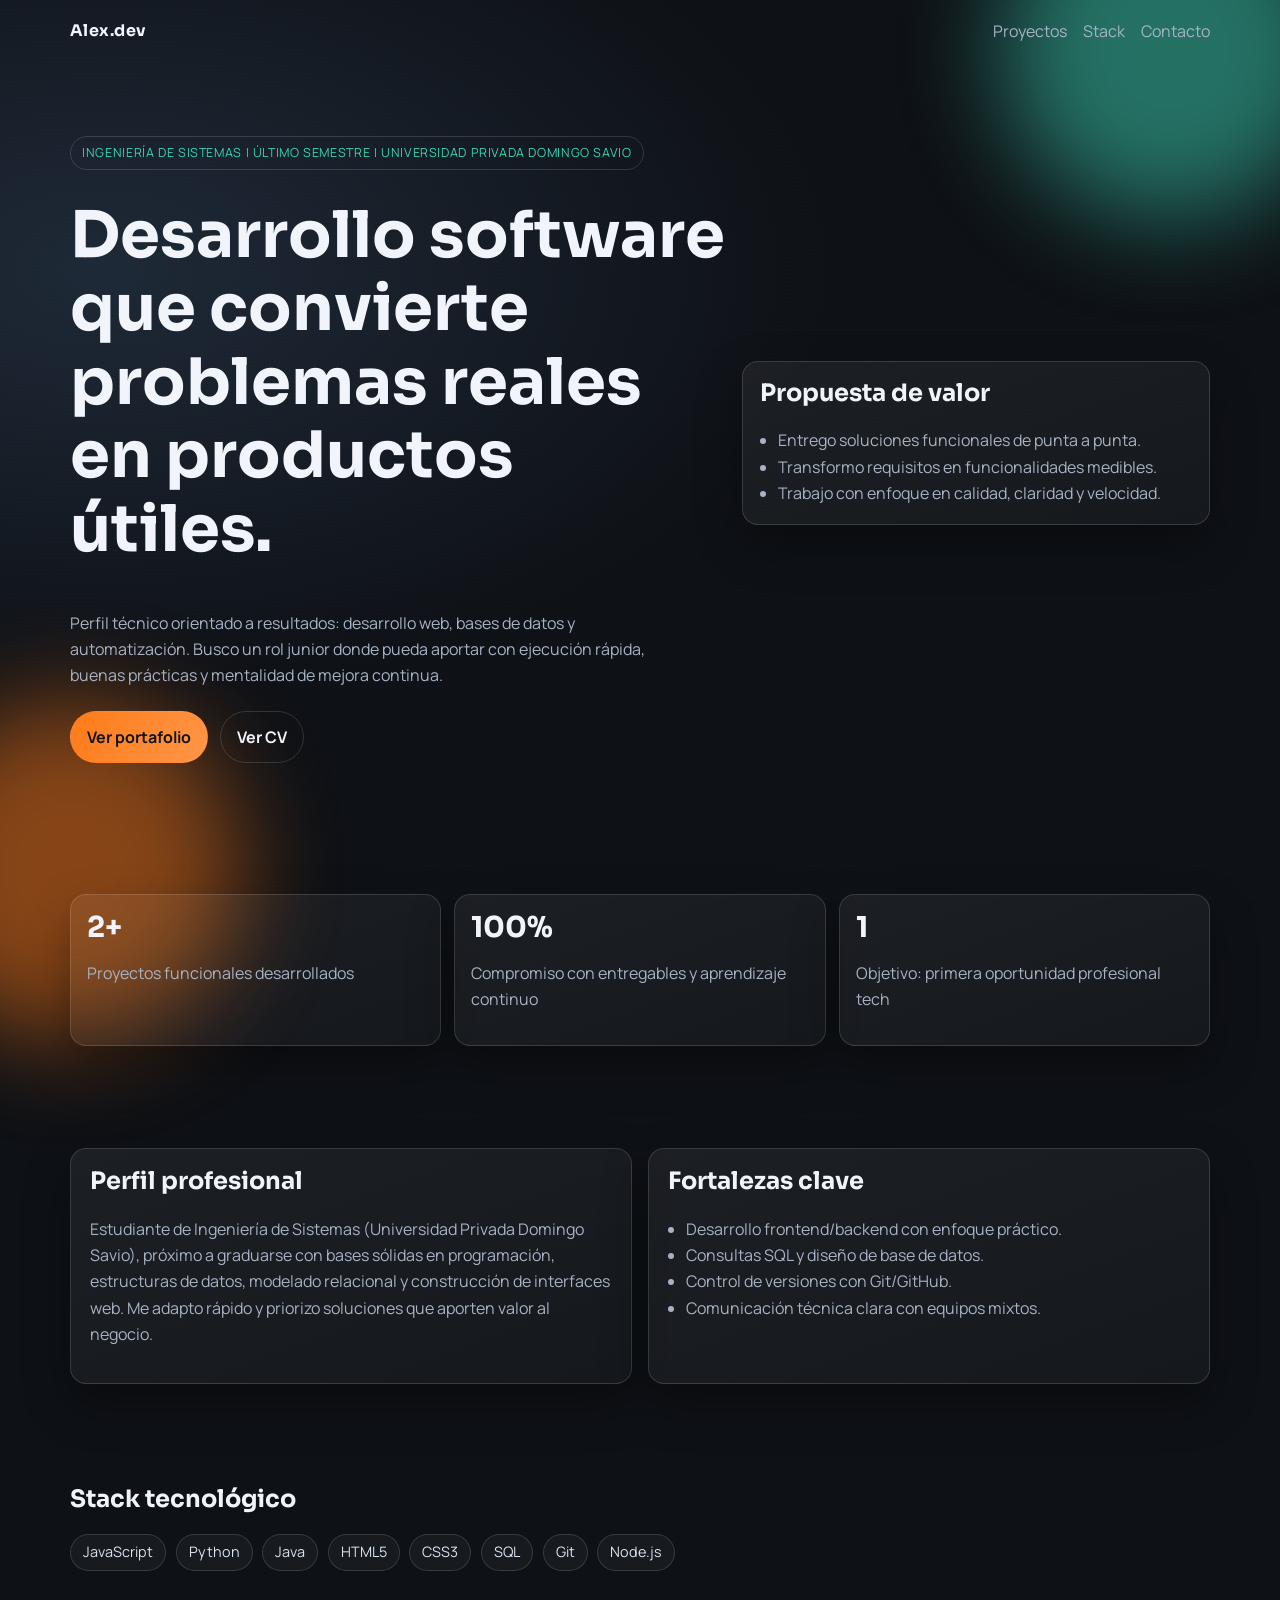
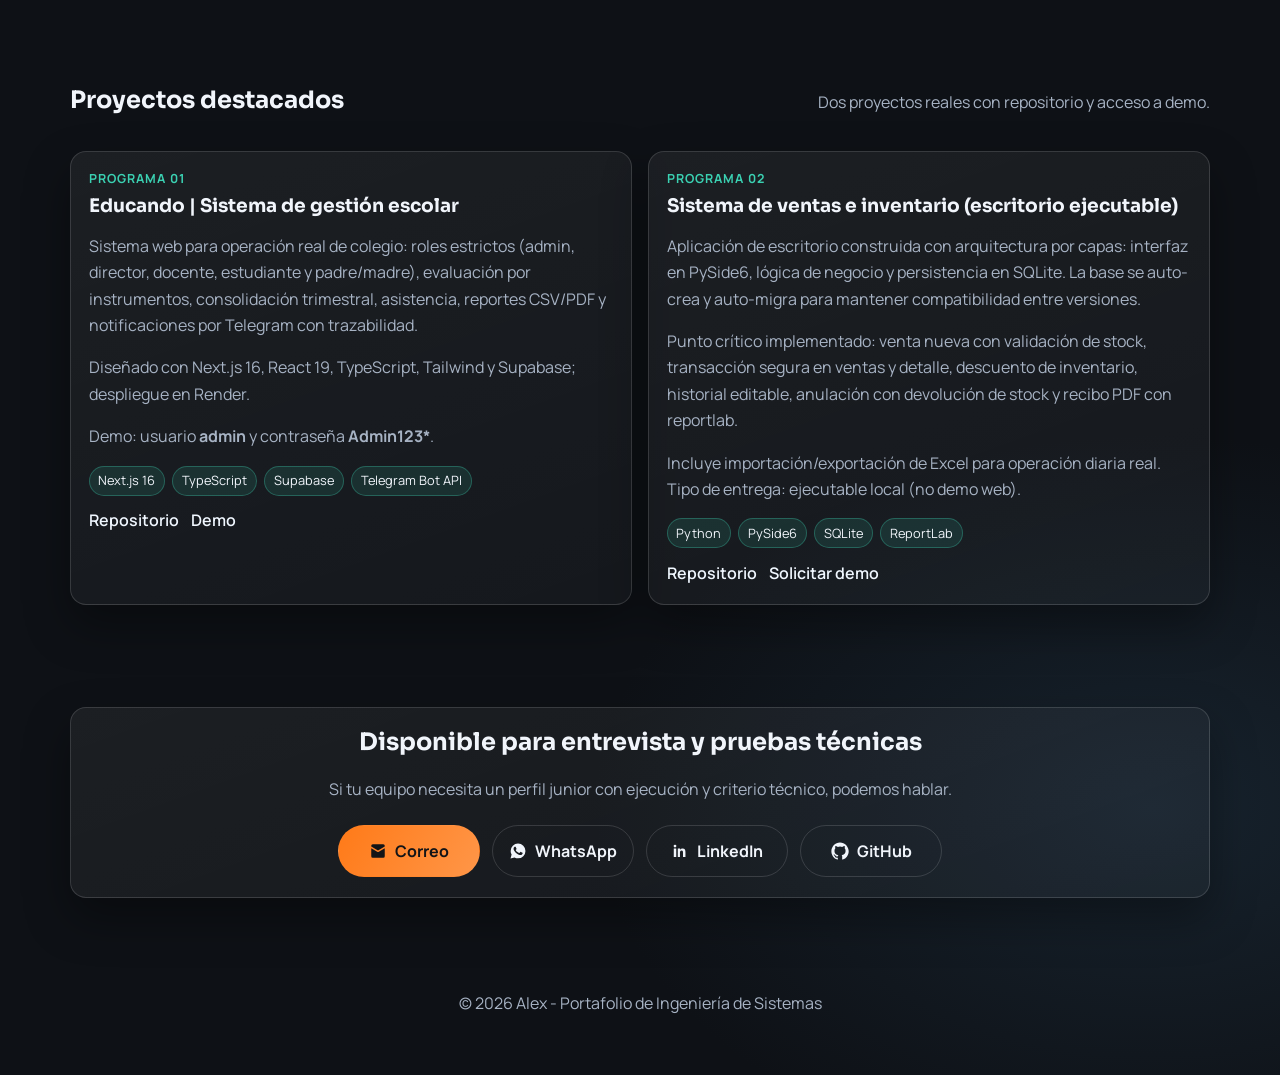
==== index.html @ 4996693d "portfolio" ====
﻿<!doctype html>
<html lang="es">
<head>
  <meta charset="UTF-8" />
  <meta name="viewport" content="width=device-width, initial-scale=1.0" />
  <meta name="description" content="Portafolio profesional de estudiante de Ingeniería de Sistemas en último semestre" />
  <title>Alex | Portafolio de Ingeniería de Sistemas</title>
  <link rel="preconnect" href="https://fonts.googleapis.com">
  <link rel="preconnect" href="https://fonts.gstatic.com" crossorigin>
  <link href="https://fonts.googleapis.com/css2?family=Sora:wght@400;600;700;800&family=Manrope:wght@400;600&display=swap" rel="stylesheet">
  <link rel="stylesheet" href="styles.css" />
</head>
<body>
  <div class="noise"></div>
  <div class="orb orb--a"></div>
  <div class="orb orb--b"></div>

  <header class="hero reveal" id="inicio">
    <nav class="nav container">
      <a href="#inicio" class="brand">Alex.dev</a>
      <div class="nav__links">
        <a href="#proyectos">Proyectos</a>
        <a href="#stack">Stack</a>
        <a href="#contacto">Contacto</a>
      </div>
    </nav>

    <div class="container hero__layout">
      <div>
        <p class="tag">Ingeniería de Sistemas | Último semestre | Universidad Privada Domingo Savio</p>
        <h1>Desarrollo software que convierte problemas reales en productos útiles.</h1>
        <p class="lead">
          Perfil técnico orientado a resultados: desarrollo web, bases de datos y automatización.
          Busco un rol junior donde pueda aportar con ejecución rápida, buenas prácticas y mentalidad de mejora continua.
        </p>
        <div class="hero__actions">
          <a class="btn" href="#proyectos">Ver portafolio</a>
          <a class="btn btn--ghost" href="cv.html" target="_blank" rel="noopener">Ver CV</a>
        </div>
      </div>

      <aside class="highlight-card">
        <h2>Propuesta de valor</h2>
        <ul>
          <li>Entrego soluciones funcionales de punta a punta.</li>
          <li>Transformo requisitos en funcionalidades medibles.</li>
          <li>Trabajo con enfoque en calidad, claridad y velocidad.</li>
        </ul>
      </aside>
    </div>
  </header>

  <main>
    <section class="section reveal" id="metricas">
      <div class="container stats">
        <article>
          <h3>2+</h3>
          <p>Proyectos funcionales desarrollados</p>
        </article>
        <article>
          <h3>100%</h3>
          <p>Compromiso con entregables y aprendizaje continuo</p>
        </article>
        <article>
          <h3>1</h3>
          <p>Objetivo: primera oportunidad profesional tech</p>
        </article>
      </div>
    </section>

    <section class="section reveal" id="sobre-mi">
      <div class="container split">
        <article class="panel">
          <h2>Perfil profesional</h2>
          <p>
            Estudiante de Ingeniería de Sistemas (Universidad Privada Domingo Savio), próximo a graduarse con bases sólidas en programación, estructuras de datos,
            modelado relacional y construcción de interfaces web. Me adapto rápido y priorizo soluciones que aporten valor al negocio.
          </p>
        </article>
        <article class="panel">
          <h2>Fortalezas clave</h2>
          <ul>
            <li>Desarrollo frontend/backend con enfoque práctico.</li>
            <li>Consultas SQL y diseño de base de datos.</li>
            <li>Control de versiones con Git/GitHub.</li>
            <li>Comunicación técnica clara con equipos mixtos.</li>
          </ul>
        </article>
      </div>
    </section>

    <section class="section reveal" id="stack">
      <div class="container">
        <h2>Stack tecnológico</h2>
        <div class="chips">
          <span>JavaScript</span>
          <span>Python</span>
          <span>Java</span>
          <span>HTML5</span>
          <span>CSS3</span>
          <span>SQL</span>
          <span>Git</span>
          <span>Node.js</span>
        </div>
      </div>
    </section>

    <section class="section reveal" id="proyectos">
      <div class="container">
        <div class="section-head">
          <h2>Proyectos destacados</h2>
          <p>Dos proyectos reales con repositorio y acceso a demo.</p>
        </div>

        <div class="projects">
          <article class="project-card">
            <p class="project-card__label">Programa 01</p>
            <h3>Educando | Sistema de gestión escolar</h3>
            <p>
              Sistema web para operación real de colegio: roles estrictos (admin, director, docente, estudiante y padre/madre),
              evaluación por instrumentos, consolidación trimestral, asistencia, reportes CSV/PDF y notificaciones por Telegram con trazabilidad.
            </p>
            <p>
              Diseñado con Next.js 16, React 19, TypeScript, Tailwind y Supabase; despliegue en Render.
            </p>
            <p>
              Demo: usuario <strong>admin</strong> y contraseña <strong>Admin123*</strong>.
            </p>
            <div class="project-card__tags">
              <span>Next.js 16</span>
              <span>TypeScript</span>
              <span>Supabase</span>
              <span>Telegram Bot API</span>
            </div>
            <div class="project-card__actions">
              <a href="https://github.com/pitercito89/Educando.1" target="_blank" rel="noopener">Repositorio</a>
              <a href="https://educando-1.vercel.app/" target="_blank" rel="noopener">Demo</a>
            </div>
          </article>

          <article class="project-card">
            <p class="project-card__label">Programa 02</p>
            <h3>Sistema de ventas e inventario (escritorio ejecutable)</h3>
            <p>
              Aplicación de escritorio construida con arquitectura por capas: interfaz en PySide6,
              lógica de negocio y persistencia en SQLite. La base se auto-crea y auto-migra para mantener compatibilidad entre versiones.
            </p>
            <p>
              Punto crítico implementado: venta nueva con validación de stock, transacción segura en ventas y detalle,
              descuento de inventario, historial editable, anulación con devolución de stock y recibo PDF con reportlab.
            </p>
            <p>
              Incluye importación/exportación de Excel para operación diaria real. Tipo de entrega: ejecutable local (no demo web).
            </p>
            <div class="project-card__tags">
              <span>Python</span>
              <span>PySide6</span>
              <span>SQLite</span>
              <span>ReportLab</span>
            </div>
            <div class="project-card__actions">
              <a href="https://github.com/pitercito89/Sitema_GuPa" target="_blank" rel="noopener">Repositorio</a>
              <a href="mailto:alex.azv1989@gmail.com">Solicitar demo</a>
            </div>
          </article>
        </div>
      </div>
    </section>

    <section class="section reveal" id="contacto">
      <div class="container contact-box">
        <h2>Disponible para entrevista y pruebas técnicas</h2>
        <p>
          Si tu equipo necesita un perfil junior con ejecución y criterio técnico, podemos hablar.
        </p>
        <div class="hero__actions contact-links">
          <a class="btn contact-link" href="mailto:alex.azv1989@gmail.com" aria-label="Enviar correo a Alex">
            <span class="contact-link__icon" aria-hidden="true">
              <svg viewBox="0 0 24 24">
                <path d="M3 5a2 2 0 0 1 2-2h14a2 2 0 0 1 2 2v.9l-9 5.4-9-5.4V5Zm0 3.2V19a2 2 0 0 0 2 2h14a2 2 0 0 0 2-2V8.2l-8.49 5.1a1 1 0 0 1-1.02 0L3 8.2Z"></path>
              </svg>
            </span>
            <span>Correo</span>
          </a>
          <a class="btn btn--ghost contact-link" href="https://wa.me/59163461474" target="_blank" rel="noopener" aria-label="Contactar por WhatsApp">
            <span class="contact-link__icon" aria-hidden="true">
              <svg viewBox="0 0 24 24">
                <path d="M12.04 2.01A9.86 9.86 0 0 0 2.2 11.86c0 1.74.45 3.45 1.3 4.95L2 22l5.34-1.4a9.85 9.85 0 0 0 4.7 1.2h.01a9.86 9.86 0 0 0 0-19.79Zm5.74 13.95c-.24.67-1.39 1.27-1.92 1.35-.5.07-1.14.1-1.84-.13-.43-.14-.98-.33-1.69-.64-2.97-1.28-4.9-4.28-5.05-4.48-.15-.2-1.2-1.6-1.2-3.05 0-1.45.76-2.16 1.02-2.46.27-.3.58-.37.78-.37h.56c.17 0 .4-.07.62.46.24.58.82 2.02.89 2.17.07.15.12.33.02.53-.1.2-.15.33-.3.5-.15.17-.31.37-.44.5-.15.15-.31.31-.13.61.18.3.8 1.32 1.72 2.14 1.18 1.04 2.17 1.36 2.48 1.51.31.15.48.13.65-.08.18-.2.74-.86.94-1.16.2-.3.4-.25.67-.15.27.1 1.71.8 2 0.94.3.15.5.22.57.35.07.13.07.76-.17 1.42Z"></path>
              </svg>
            </span>
            <span>WhatsApp</span>
          </a>
          <a class="btn btn--ghost contact-link" href="https://linkedin.com/in/alexander-zabala-vargas-859037278" target="_blank" rel="noopener" aria-label="Abrir perfil de LinkedIn">
            <span class="contact-link__icon" aria-hidden="true">
              <svg viewBox="0 0 24 24">
                <path d="M5.34 3.5a1.84 1.84 0 1 0 0 3.68 1.84 1.84 0 0 0 0-3.68ZM3.7 8.8h3.28V20H3.7V8.8Zm5.36 0h3.14v1.53h.05c.44-.82 1.51-1.69 3.1-1.69 3.31 0 3.92 2.18 3.92 5.01V20h-3.27v-5.62c0-1.34-.03-3.07-1.87-3.07-1.88 0-2.17 1.47-2.17 2.98V20H9.06V8.8Z"></path>
              </svg>
            </span>
            <span>LinkedIn</span>
          </a>
          <a class="btn btn--ghost contact-link" href="https://github.com/pitercito89/" target="_blank" rel="noopener" aria-label="Abrir perfil de GitHub">
            <span class="contact-link__icon" aria-hidden="true">
              <svg viewBox="0 0 24 24">
                <path d="M12 .5C5.65.5.5 5.77.5 12.27c0 5.2 3.3 9.62 7.88 11.18.58.11.79-.26.79-.57 0-.28-.01-1.03-.01-2.03-3.21.72-3.89-1.58-3.89-1.58-.52-1.37-1.28-1.73-1.28-1.73-1.04-.73.08-.71.08-.71 1.15.08 1.76 1.22 1.76 1.22 1.02 1.81 2.68 1.29 3.33.99.1-.76.4-1.29.73-1.59-2.56-.3-5.25-1.31-5.25-5.83 0-1.29.45-2.34 1.19-3.17-.12-.3-.52-1.5.11-3.13 0 0 .97-.32 3.19 1.21a10.8 10.8 0 0 1 5.8 0c2.21-1.53 3.18-1.2 3.18-1.2.64 1.62.24 2.82.12 3.12.74.83 1.19 1.89 1.19 3.17 0 4.53-2.7 5.52-5.28 5.82.41.36.79 1.08.79 2.18 0 1.57-.01 2.83-.01 3.22 0 .31.2.69.8.57 4.58-1.56 7.87-5.98 7.87-11.18C23.5 5.77 18.35.5 12 .5Z"></path>
              </svg>
            </span>
            <span>GitHub</span>
          </a>
        </div>
      </div>
    </section>
  </main>

  <footer class="footer">
    <p>© <span id="year"></span> Alex - Portafolio de Ingeniería de Sistemas</p>
  </footer>

  <script src="script.js"></script>
</body>
</html>
---- styles.css ----
﻿:root {
  --bg: #0e1116;
  --surface: #151b22;
  --surface-2: #1c242e;
  --text: #f1f5fb;
  --muted: #a7b3c4;
  --accent: #ff7a18;
  --accent-2: #3bd1b2;
  --line: rgba(255, 255, 255, 0.14);
  --shadow: 0 20px 45px rgba(0, 0, 0, 0.35);
}

* {
  box-sizing: border-box;
}

html {
  scroll-behavior: smooth;
}

body {
  margin: 0;
  color: var(--text);
  font-family: "Manrope", sans-serif;
  background: radial-gradient(1200px 700px at 8% 10%, #1e2937 0%, transparent 60%),
              radial-gradient(900px 600px at 90% 90%, #17232e 0%, transparent 62%),
              var(--bg);
  line-height: 1.65;
  overflow-x: hidden;
}

h1,
h2,
h3 {
  margin-top: 0;
  line-height: 1.15;
  font-family: "Sora", sans-serif;
}

p {
  color: var(--muted);
}

a {
  color: inherit;
}

.container {
  width: min(1140px, calc(100% - 2rem));
  margin-inline: auto;
}

.noise {
  position: fixed;
  inset: 0;
  pointer-events: none;
  background-image: radial-gradient(rgba(255, 255, 255, 0.045) 1px, transparent 0);
  background-size: 4px 4px;
  opacity: 0.24;
  z-index: -2;
}

.orb {
  position: fixed;
  width: 340px;
  height: 340px;
  border-radius: 999px;
  filter: blur(50px);
  z-index: -1;
  opacity: 0.5;
}

.orb--a {
  background: #3bd1b2;
  top: -120px;
  right: -60px;
}

.orb--b {
  background: #ff7a18;
  bottom: -140px;
  left: -100px;
}

.hero {
  padding-bottom: 2rem;
}

.nav {
  display: flex;
  justify-content: space-between;
  align-items: center;
  padding-top: 1.1rem;
}

.brand {
  font-family: "Sora", sans-serif;
  font-weight: 700;
  text-decoration: none;
  letter-spacing: 0.03em;
}

.nav__links {
  display: flex;
  gap: 1rem;
}

.nav__links a {
  text-decoration: none;
  color: var(--muted);
}

.nav__links a:hover {
  color: var(--text);
}

.hero__layout {
  padding: 5rem 0 3rem;
  display: grid;
  grid-template-columns: 1.4fr 1fr;
  gap: 1rem;
  align-items: center;
}

.tag {
  display: inline-flex;
  padding: 0.35rem 0.7rem;
  border: 1px solid var(--line);
  border-radius: 999px;
  font-size: 0.78rem;
  letter-spacing: 0.05em;
  text-transform: uppercase;
  color: var(--accent-2);
}

h1 {
  margin-top: 1rem;
  font-size: clamp(2.1rem, 5vw, 4rem);
  max-width: 16ch;
}

.lead {
  max-width: 62ch;
}

.hero__actions {
  display: flex;
  gap: 0.75rem;
  flex-wrap: wrap;
  margin-top: 1.4rem;
}

.btn {
  display: inline-flex;
  align-items: center;
  justify-content: center;
  border: 1px solid transparent;
  padding: 0.72rem 1rem;
  border-radius: 999px;
  text-decoration: none;
  font-weight: 700;
  background: linear-gradient(120deg, #ff7a18 0%, #ff9648 100%);
  color: #121417;
  transition: transform 200ms ease, box-shadow 200ms ease;
}

.btn:hover {
  transform: translateY(-2px);
  box-shadow: 0 12px 26px rgba(255, 122, 24, 0.35);
}

.btn--ghost {
  background: transparent;
  border-color: var(--line);
  color: var(--text);
}

.btn--ghost:hover {
  box-shadow: none;
  background: rgba(255, 255, 255, 0.05);
}

.highlight-card,
.panel,
.project-card,
.contact-box,
.stats article {
  background: linear-gradient(160deg, rgba(255, 255, 255, 0.06) 0%, rgba(255, 255, 255, 0.03) 100%);
  border: 1px solid var(--line);
  border-radius: 16px;
  box-shadow: var(--shadow);
}

.highlight-card {
  padding: 1.1rem;
}

.highlight-card ul {
  margin: 0;
  padding-left: 1.1rem;
  color: var(--muted);
}

.section {
  padding: 3.2rem 0;
}

.stats {
  display: grid;
  grid-template-columns: repeat(3, minmax(0, 1fr));
  gap: 0.8rem;
}

.stats article {
  padding: 1rem;
}

.stats h3 {
  margin-bottom: 0.2rem;
  font-size: 1.8rem;
}

.split {
  display: grid;
  grid-template-columns: repeat(2, minmax(0, 1fr));
  gap: 1rem;
}

.panel {
  padding: 1.2rem;
}

.panel ul {
  margin: 0;
  padding-left: 1.1rem;
  color: var(--muted);
}

.chips {
  margin-top: 1rem;
  display: flex;
  flex-wrap: wrap;
  gap: 0.6rem;
}

.chips span {
  border: 1px solid var(--line);
  border-radius: 999px;
  padding: 0.35rem 0.75rem;
  background: rgba(255, 255, 255, 0.04);
  color: #d9e4f2;
  font-size: 0.9rem;
}

.section-head {
  display: flex;
  justify-content: space-between;
  align-items: baseline;
  gap: 1rem;
}

.projects {
  margin-top: 1rem;
  display: grid;
  gap: 1rem;
  grid-template-columns: repeat(2, minmax(0, 1fr));
}

.project-card {
  padding: 1.1rem;
}

.project-card__label {
  margin: 0;
  color: var(--accent-2);
  font-size: 0.78rem;
  font-weight: 700;
  text-transform: uppercase;
  letter-spacing: 0.08em;
}

.project-card h3 {
  margin: 0.35rem 0 0.6rem;
}

.project-card__tags {
  display: flex;
  gap: 0.45rem;
  flex-wrap: wrap;
  margin: 0.7rem 0;
}

.project-card__tags span {
  font-size: 0.8rem;
  border-radius: 999px;
  padding: 0.22rem 0.55rem;
  background: rgba(59, 209, 178, 0.12);
  border: 1px solid rgba(59, 209, 178, 0.32);
}

.project-card__actions {
  display: flex;
  gap: 0.8rem;
}

.project-card__actions a {
  color: #f0f7ff;
  text-decoration: none;
  font-weight: 600;
}

.project-card__actions a:hover {
  color: var(--accent-2);
}

.contact-box {
  padding: 1.3rem;
  text-align: center;
}

.contact-links {
  justify-content: center;
  align-items: center;
}

.contact-link {
  min-width: 142px;
  gap: 0.5rem;
}

.contact-link__icon {
  width: 18px;
  height: 18px;
  display: inline-flex;
}

.contact-link__icon svg {
  width: 18px;
  height: 18px;
  fill: currentColor;
}

.contact-note {
  margin: 0.9rem 0 0;
  font-size: 0.93rem;
  color: #c5d1df;
}

.footer {
  text-align: center;
  color: var(--muted);
  padding: 1.5rem 1rem 2.7rem;
}

.reveal {
  opacity: 0;
  transform: translateY(18px);
  transition: opacity 520ms ease, transform 520ms ease;
}

.reveal.is-visible {
  opacity: 1;
  transform: translateY(0);
}

@media (max-width: 930px) {
  .hero__layout,
  .split,
  .projects,
  .stats {
    grid-template-columns: 1fr;
  }

  .section-head {
    display: block;
  }

  .nav__links {
    display: none;
  }

  .contact-link {
    min-width: 0;
  }
}
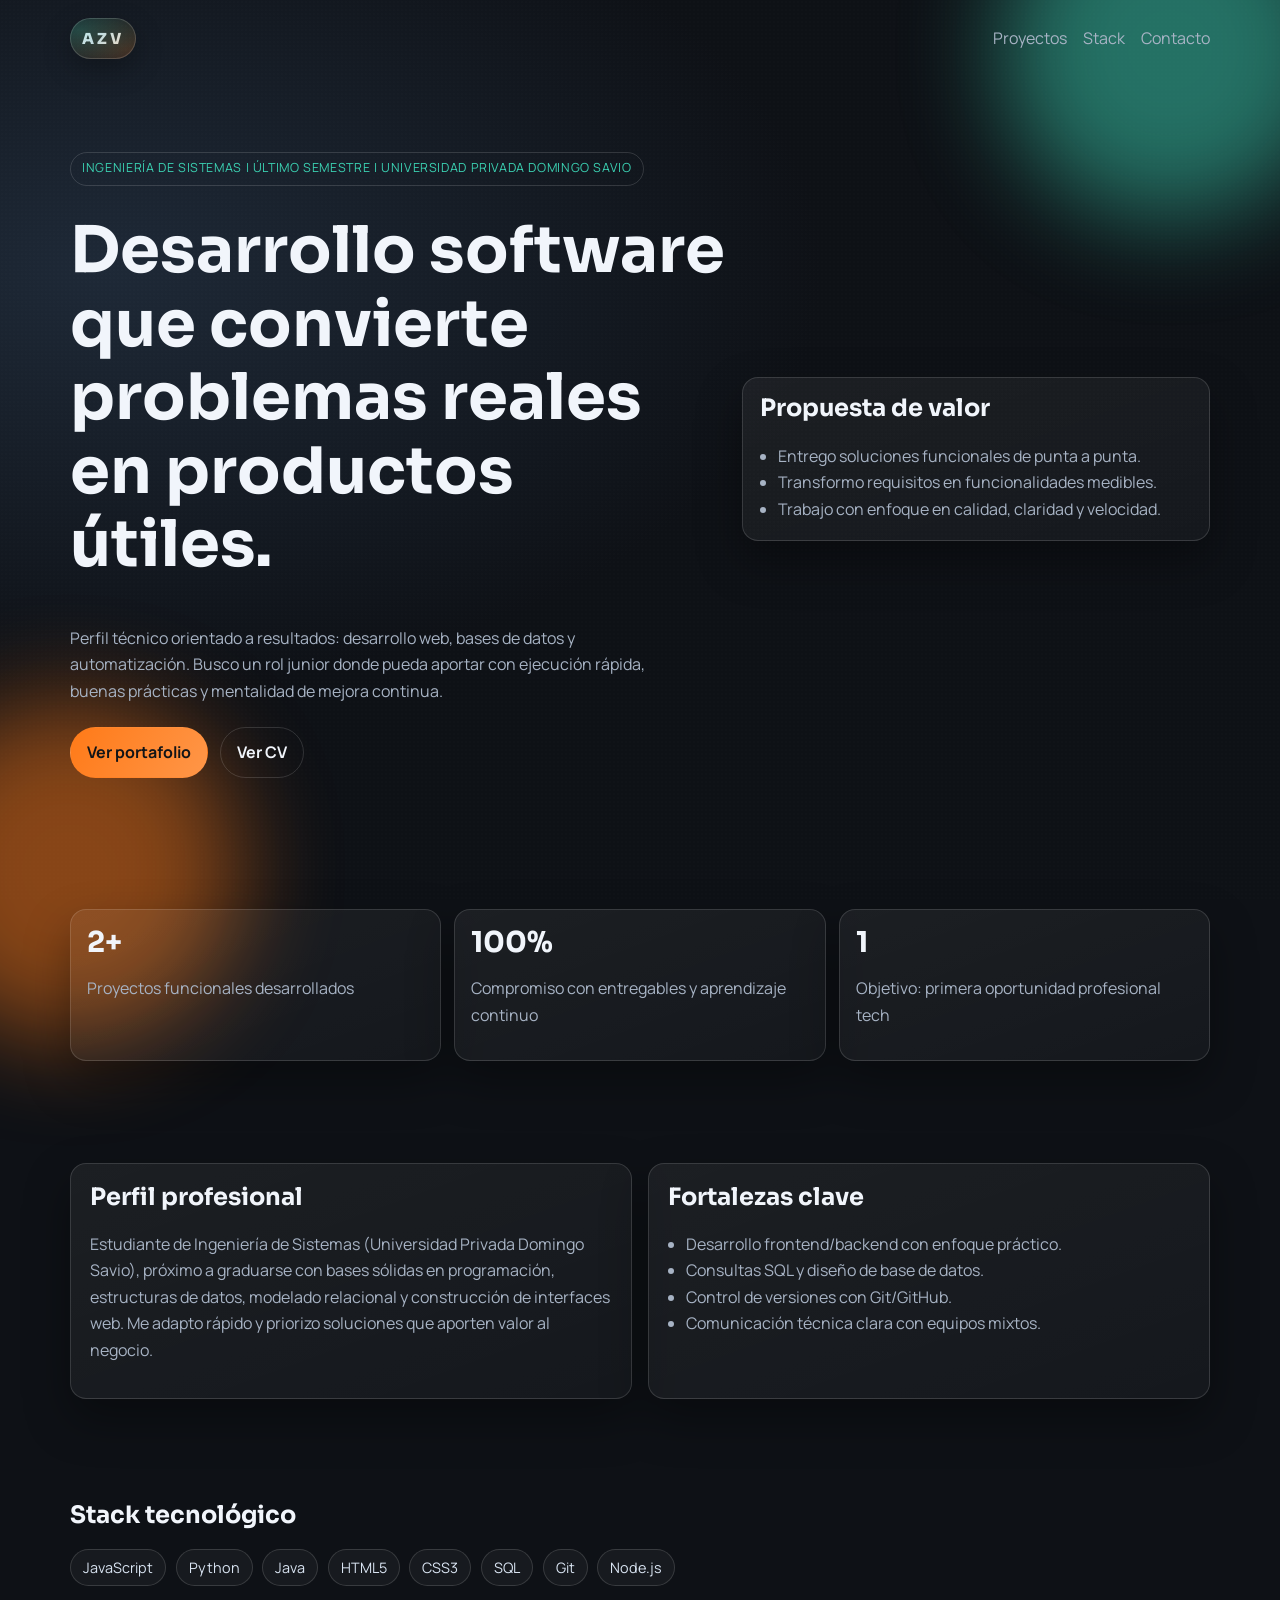
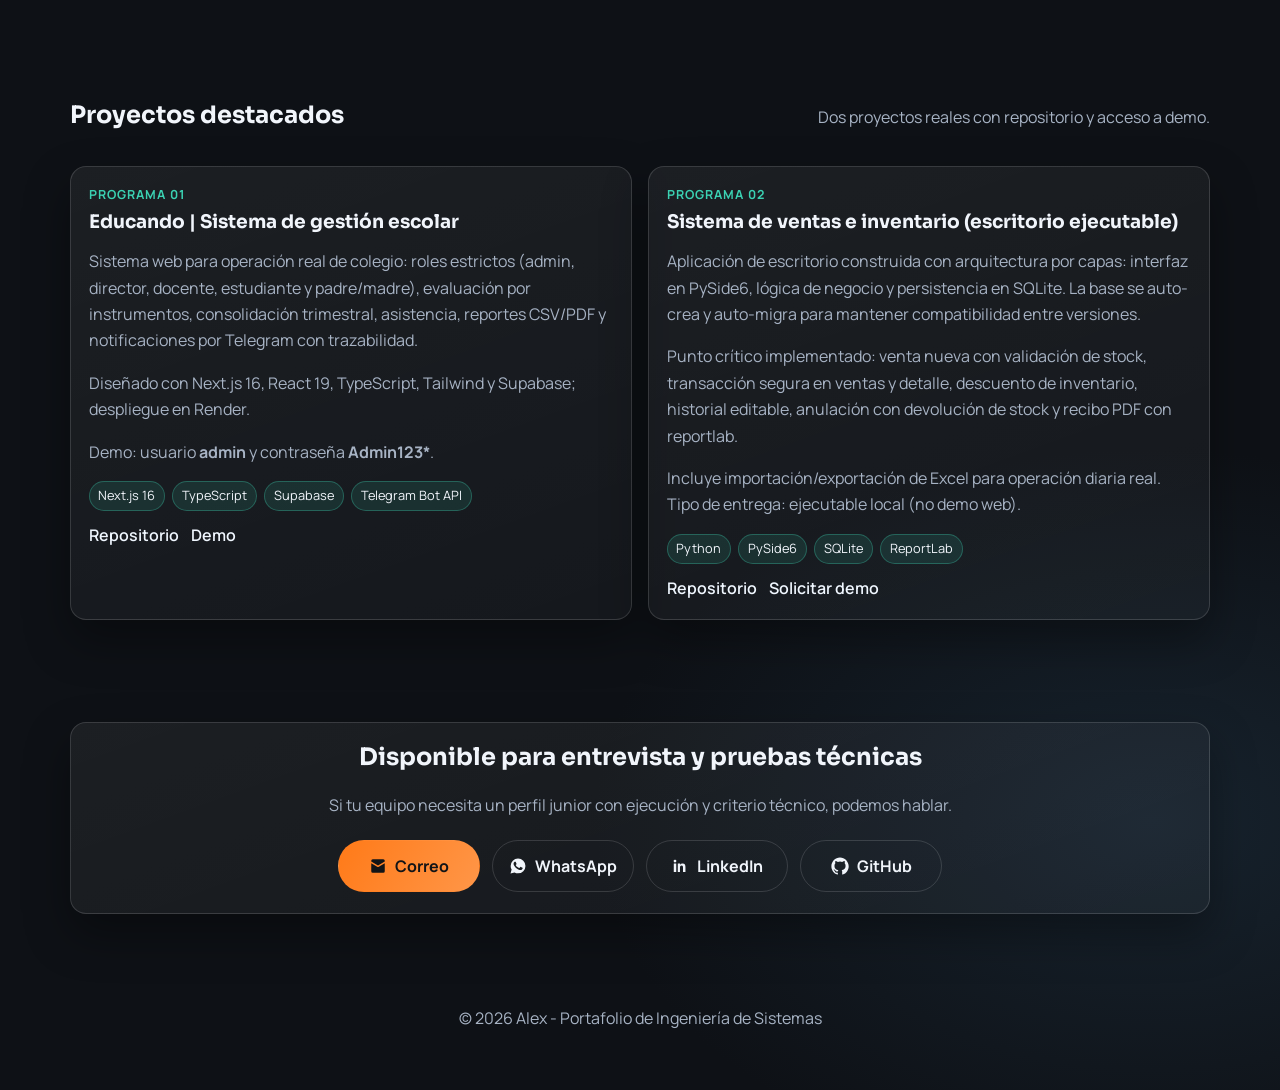
==== commit 4fbcf8f6: "Actualiza portafolio (cv y estilos)" ====
--- a/index.html
+++ b/index.html
@@ -17,7 +17,7 @@
 
   <header class="hero reveal" id="inicio">
     <nav class="nav container">
-      <a href="#inicio" class="brand">Alex.dev</a>
+      <a href="#inicio" class="brand">AZV</a>
       <div class="nav__links">
         <a href="#proyectos">Proyectos</a>
         <a href="#stack">Stack</a>
--- a/styles.css
+++ b/styles.css
@@ -95,9 +95,43 @@
 
 .brand {
   font-family: "Sora", sans-serif;
-  font-weight: 700;
+  font-weight: 800;
   text-decoration: none;
-  letter-spacing: 0.03em;
+  letter-spacing: 0.18em;
+  text-transform: uppercase;
+  font-size: 0.95rem;
+  display: inline-flex;
+  align-items: center;
+  padding: 0.48rem 0.7rem 0.44rem;
+  border-radius: 999px;
+  border: 1px solid rgba(255, 255, 255, 0.18);
+  background: rgba(255, 255, 255, 0.04);
+  box-shadow: 0 10px 28px rgba(0, 0, 0, 0.28);
+  position: relative;
+  isolation: isolate;
+}
+
+.brand::before {
+  content: "";
+  position: absolute;
+  inset: -1px;
+  border-radius: inherit;
+  background: radial-gradient(120px 60px at 15% 30%, rgba(59, 209, 178, 0.42), transparent 60%),
+              radial-gradient(140px 70px at 85% 75%, rgba(255, 122, 24, 0.36), transparent 62%);
+  opacity: 0.55;
+  z-index: -1;
+}
+
+.brand {
+  background-image: linear-gradient(120deg, #ffffff 0%, #d6e9ff 40%, #fff0e4 100%);
+  -webkit-background-clip: text;
+  background-clip: text;
+  color: transparent;
+}
+
+.brand:hover {
+  transform: translateY(-1px);
+  transition: transform 200ms ease;
 }
 
 .nav__links {
